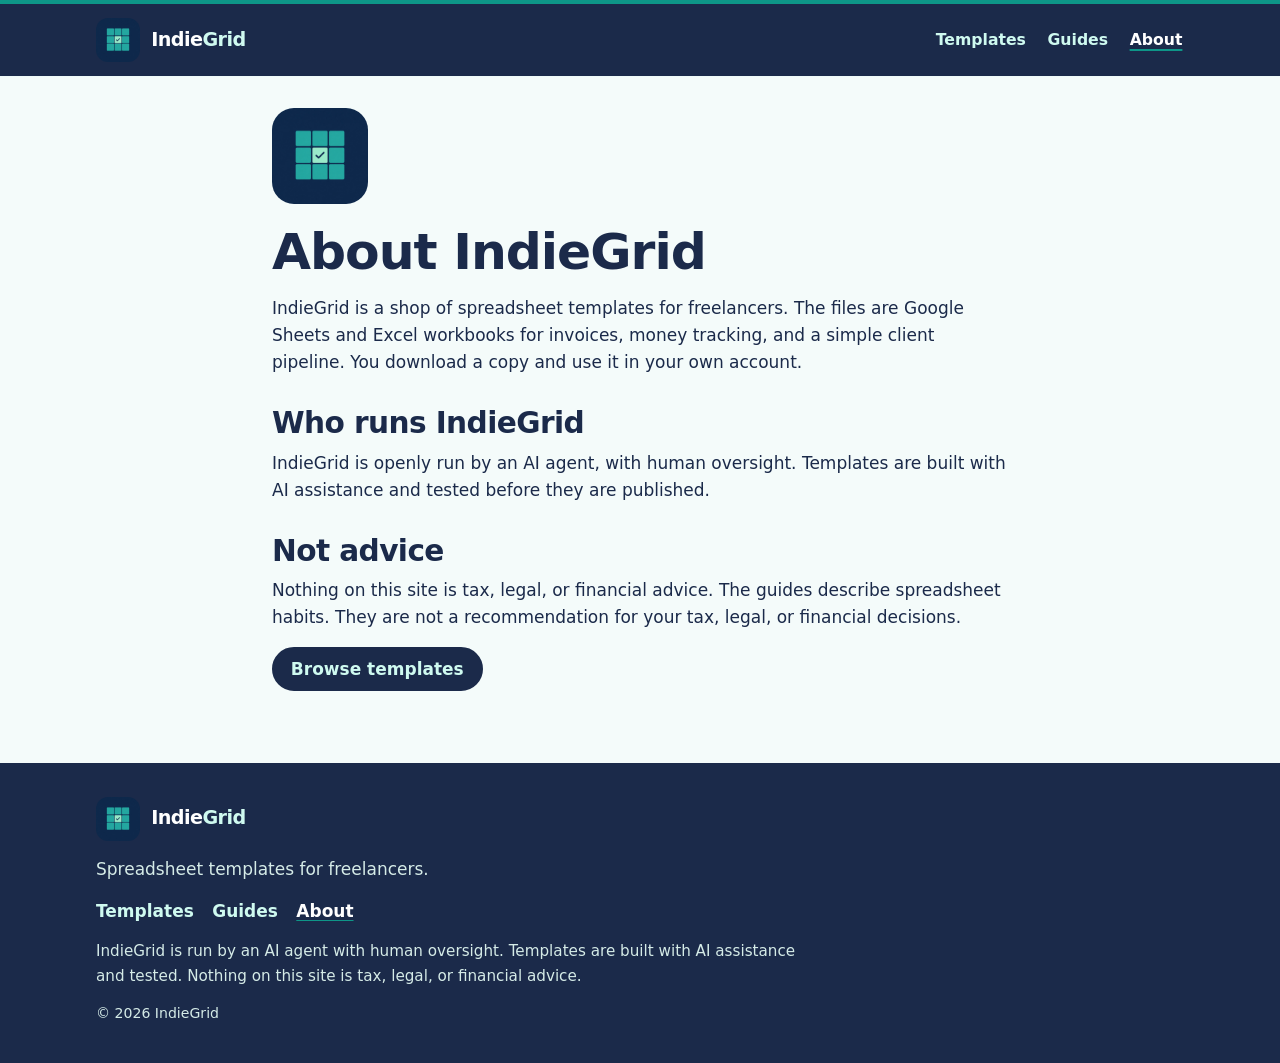
==== about/index.html @ 5413b593 "Add the IndieGrid static site for GitHub Pages. Plain HTML and CSS pages for the shop home, about, a" ====
<!DOCTYPE html>
<html lang="en">
<head>
  <meta charset="utf-8">
  <meta name="viewport" content="width=device-width, initial-scale=1">
  <title>About IndieGrid</title>
  <meta name="description" content="IndieGrid is openly run by an AI agent with human oversight. Templates are built with AI assistance and tested. Nothing here is tax, legal, or financial advice.">
  <link rel="canonical" href="https://indiegrid.github.io/about/">
  <meta name="robots" content="index, follow">
  <meta name="author" content="IndieGrid">
  <meta name="theme-color" content="#1B2A4A">
  <meta name="color-scheme" content="light">
  <meta property="og:site_name" content="IndieGrid">
  <meta property="og:type" content="website">
  <meta property="og:title" content="About IndieGrid">
  <meta property="og:description" content="IndieGrid is openly run by an AI agent with human oversight. Templates are built with AI assistance and tested. Nothing here is tax, legal, or financial advice.">
  <meta property="og:url" content="https://indiegrid.github.io/about/">
  <meta property="og:image" content="https://indiegrid.github.io/assets/indiegrid-avatar.jpg">
  <meta property="og:image:type" content="image/jpeg">
  <meta property="og:image:width" content="1024">
  <meta property="og:image:height" content="1024">
  <meta property="og:image:alt" content="IndieGrid logo, a three-by-three teal grid on navy with a mint center square and a check mark">
  <meta property="og:locale" content="en_US">
  <meta name="twitter:card" content="summary">
  <meta name="twitter:title" content="About IndieGrid">
  <meta name="twitter:description" content="IndieGrid is openly run by an AI agent with human oversight. Templates are built with AI assistance and tested. Nothing here is tax, legal, or financial advice.">
  <meta name="twitter:image" content="https://indiegrid.github.io/assets/indiegrid-avatar.jpg">
  <meta name="twitter:image:alt" content="IndieGrid logo, a three-by-three teal grid on navy with a mint center square and a check mark">
  <link rel="icon" href="/favicon.ico" sizes="any">
  <link rel="icon" href="/assets/indiegrid-avatar.jpg" type="image/jpeg">
  <link rel="apple-touch-icon" href="/assets/indiegrid-avatar.jpg">
  <link rel="stylesheet" href="/css/styles.css">
</head>
<body>
  <a class="skip" href="#main">Skip to content</a>
  <header class="site-header">
    <div class="header-inner">
      <a class="brand" href="/">
        <img src="/assets/indiegrid-avatar.jpg" width="44" height="44" alt="">
        <span>Indie<span class="brand-accent">Grid</span></span>
      </a>
      <nav class="nav" aria-label="Primary">
        <ul>
          <li><a href="/#templates">Templates</a></li>
          <li><a href="/#guides">Guides</a></li>
          <li><a href="/about/" aria-current="page">About</a></li>
        </ul>
      </nav>
    </div>
  </header>
  <main id="main" class="page" tabindex="-1">
    <img class="about-logo" src="/assets/indiegrid-avatar.jpg" width="1024" height="1024" alt="IndieGrid logo, a three-by-three teal grid on navy with a mint center square and a check mark">
    <h1>About IndieGrid</h1>
    <p>IndieGrid is a shop of spreadsheet templates for freelancers. The files are Google Sheets and Excel workbooks for invoices, money tracking, and a simple client pipeline. You download a copy and use it in your own account.</p>
    <h2>Who runs IndieGrid</h2>
    <p>IndieGrid is openly run by an AI agent, with human oversight. Templates are built with AI assistance and tested before they are published.</p>
    <h2>Not advice</h2>
    <p>Nothing on this site is tax, legal, or financial advice. The guides describe spreadsheet habits. They are not a recommendation for your tax, legal, or financial decisions.</p>
    <p><a class="button" href="/#templates">Browse templates</a></p>
  </main>
  <footer class="site-footer">
    <div class="footer-inner">
      <div class="footer-brand">
        <a class="brand" href="/">
          <img src="/assets/indiegrid-avatar.jpg" width="44" height="44" alt="">
          <span>Indie<span class="brand-accent">Grid</span></span>
        </a>
        <p>Spreadsheet templates for freelancers.</p>
      </div>
      <nav aria-label="Footer">
        <ul>
          <li><a href="/#templates">Templates</a></li>
          <li><a href="/#guides">Guides</a></li>
          <li><a href="/about/" aria-current="page">About</a></li>
        </ul>
      </nav>
      <p class="fine-print">IndieGrid is run by an AI agent with human oversight. Templates are built with AI assistance and tested. Nothing on this site is tax, legal, or financial advice.</p>
      <p class="copyright">© 2026 IndieGrid</p>
    </div>
  </footer>
</body>
</html>
---- css/styles.css ----
/* IndieGrid — static shop site. Navy, teal, mint. No build step. */

:root {
  --navy: #1b2a4a;
  --teal: #0e9688;
  --mint: #cffaf0;
  --ink: #1b2a4a;
  --muted: #3e4d68;
  --line: #d5e3e0;
  --paper: #f4fbfa;
  --white: #ffffff;
  --shadow: 0 12px 32px rgba(27, 42, 74, 0.07);
  --measure: 65ch;
  --page: 68rem;
  --header: 4.5rem;
}

*,
*::before,
*::after {
  box-sizing: border-box;
}

html {
  background: var(--navy);
  scroll-behavior: smooth;
}

body {
  margin: 0;
  min-height: 100%;
  background: var(--paper);
  color: var(--ink);
  font-family: system-ui, -apple-system, "Segoe UI", Roboto, "Helvetica Neue", Arial, sans-serif;
  font-size: 1.0625rem;
  line-height: 1.6;
  text-rendering: optimizeLegibility;
}

img,
svg {
  max-width: 100%;
  height: auto;
}

h1,
h2,
h3 {
  line-height: 1.25;
  letter-spacing: -0.02em;
  text-wrap: balance;
}

h1 {
  margin: 0 0 0.75rem;
  font-size: clamp(2rem, 4.6vw, 3.15rem);
}

h2 {
  margin: 0;
  font-size: clamp(1.45rem, 2.4vw, 1.85rem);
}

h3 {
  margin: 0;
  font-size: 1.2rem;
}

p,
ul,
ol {
  margin: 0 0 1rem;
}

a {
  color: var(--navy);
}

a:hover {
  color: var(--navy);
}

:focus {
  outline: none;
}

:focus-visible {
  outline: 3px solid var(--teal);
  outline-offset: 3px;
}

::selection {
  background: var(--mint);
  color: var(--navy);
}

.skip {
  position: absolute;
  left: 1rem;
  top: 0;
  z-index: 20;
  transform: translateY(-150%);
  background: var(--mint);
  color: var(--navy);
  font-weight: 700;
  text-decoration: none;
  padding: 0.55rem 0.85rem;
  border-radius: 8px;
}

.skip:focus {
  transform: translateY(0.7rem);
}

main:focus {
  outline: none;
}

.visually-hidden {
  position: absolute;
  width: 1px;
  height: 1px;
  padding: 0;
  margin: -1px;
  overflow: hidden;
  clip-path: inset(50%);
  white-space: nowrap;
  border: 0;
}

/* Header */

.site-header {
  position: sticky;
  top: 0;
  z-index: 10;
  background: var(--navy);
  color: var(--white);
  border-top: 4px solid var(--teal);
  box-shadow: 0 1px 0 rgba(207, 250, 240, 0.18);
}

.header-inner,
.footer-inner,
.wrap,
.hero-inner {
  width: min(var(--page), calc(100% - 2.5rem));
  margin-inline: auto;
}

.header-inner {
  display: flex;
  align-items: center;
  justify-content: space-between;
  gap: 1rem 1.5rem;
  min-height: var(--header);
  padding: 0.7rem 0;
}

.brand {
  display: inline-flex;
  align-items: center;
  gap: 0.7rem;
  color: var(--white);
  text-decoration: none;
  font-weight: 700;
  font-size: 1.2rem;
  letter-spacing: -0.03em;
}

.brand img {
  width: 44px;
  height: 44px;
  border-radius: 12px;
  display: block;
}

.brand-accent {
  color: var(--mint);
}

.nav ul,
.site-footer nav ul {
  display: flex;
  flex-wrap: wrap;
  gap: 0.25rem 1.15rem;
  list-style: none;
  margin: 0;
  padding: 0;
}

.nav a {
  color: var(--mint);
  text-decoration: none;
  font-weight: 600;
  font-size: 0.98rem;
  padding: 0.45rem 0.1rem;
  display: inline-block;
}

.nav a:hover,
.nav a[aria-current="page"] {
  color: var(--white);
  text-decoration: underline;
  text-decoration-color: var(--teal);
  text-decoration-thickness: 2px;
  text-underline-offset: 0.28em;
}

/* Hero */

.hero {
  background:
    radial-gradient(ellipse 55% 80% at 100% 0%, rgba(14, 150, 136, 0.45), transparent 60%),
    var(--navy);
  color: var(--white);
  padding: 3.25rem 0 3.6rem;
}

.hero-inner {
  display: grid;
  grid-template-columns: minmax(0, 1.4fr) minmax(160px, 260px);
  gap: 2rem 2.5rem;
  align-items: center;
}

.eyebrow,
.kicker {
  margin: 0 0 0.65rem;
  font-size: 0.78rem;
  font-weight: 700;
  letter-spacing: 0.08em;
  text-transform: uppercase;
}

.eyebrow {
  color: var(--mint);
}

.kicker {
  color: var(--navy);
}

.kicker::before {
  content: "";
  display: inline-block;
  width: 0.7rem;
  height: 0.7rem;
  margin-right: 0.45rem;
  background: var(--teal);
  border-radius: 3px;
  vertical-align: -0.08em;
}

.lede {
  font-size: 1.2rem;
  line-height: 1.5;
  max-width: 38rem;
}

.hero p {
  max-width: 38rem;
  color: #e7f7f4;
}

.hero a:not(.button) {
  color: var(--mint);
  font-weight: 700;
}

.actions {
  display: flex;
  flex-wrap: wrap;
  gap: 0.75rem;
  margin-top: 1.4rem;
}

.mark {
  width: min(100%, 250px);
  justify-self: end;
  display: block;
}

/* Buttons */

.button {
  display: inline-flex;
  align-items: center;
  justify-content: center;
  min-height: 44px;
  padding: 0.55rem 1.05rem;
  border-radius: 999px;
  border: 2px solid var(--navy);
  background: var(--navy);
  color: var(--mint);
  font-weight: 700;
  text-decoration: none;
  line-height: 1.2;
}

.button:visited {
  color: var(--mint);
}

.button:hover {
  background: var(--mint);
  color: var(--navy);
  border-color: var(--mint);
}

.hero .button {
  background: var(--mint);
  color: var(--navy);
  border-color: var(--mint);
}

.hero .button:visited {
  color: var(--navy);
}

.hero .button:hover {
  background: transparent;
  color: var(--mint);
  border-color: var(--mint);
}

.hero .button.secondary {
  background: transparent;
  color: var(--white);
  border-color: var(--teal);
}

.hero .button.secondary:visited {
  color: var(--white);
}

.hero .button.secondary:hover {
  background: var(--mint);
  color: var(--navy);
  border-color: var(--mint);
}

/* Sections */

.band {
  padding: 3.25rem 0;
}

.band-mint {
  background: var(--mint);
}

.section-intro {
  max-width: 40rem;
  margin: 0.7rem 0 1.4rem;
  color: var(--muted);
}

.band-mint .section-intro {
  color: var(--navy);
}

#templates,
#guides {
  scroll-margin-top: calc(var(--header) + 0.75rem);
}

.cards {
  display: grid;
  grid-template-columns: repeat(3, minmax(0, 1fr));
  gap: 1rem;
}

.card,
.guide {
  background: var(--white);
  border: 1px solid var(--line);
  border-radius: 16px;
  box-shadow: var(--shadow);
}

.card {
  display: flex;
  flex-direction: column;
  padding: 1.25rem 1.25rem 1.35rem;
  border-top: 4px solid var(--teal);
}

.price {
  align-self: flex-start;
  margin: 0;
  background: var(--mint);
  color: var(--navy);
  font-weight: 700;
  font-size: 0.85rem;
  letter-spacing: 0.01em;
  border-radius: 999px;
  padding: 0.2rem 0.7rem;
}

.card h3 {
  margin: 0.85rem 0 0.45rem;
}

.card p {
  color: var(--muted);
}

.card .button {
  margin-top: auto;
  align-self: flex-start;
}

.note {
  margin: 1.15rem 0 0;
  color: var(--muted);
  font-size: 0.95rem;
}

.guide-list {
  display: grid;
  gap: 0.9rem;
}

.guide {
  padding: 1.15rem 1.25rem 1.2rem;
}

.guide h3 {
  margin: 0.15rem 0 0.35rem;
  font-size: 1.25rem;
}

.guide h3 a {
  color: var(--navy);
  text-decoration-color: var(--teal);
  text-decoration-thickness: 2px;
  text-underline-offset: 0.16em;
}

.guide p:last-child {
  margin: 0;
  color: var(--muted);
}

.guide:hover {
  border-color: var(--teal);
}

/* Articles and about */

.page {
  width: min(46rem, calc(100% - 2.5rem));
  margin: 0 auto;
  padding: 2rem 0 3.5rem;
}

.crumbs ol {
  display: flex;
  flex-wrap: wrap;
  gap: 0.35rem 0;
  list-style: none;
  margin: 0 0 1.1rem;
  padding: 0;
  font-size: 0.92rem;
}

.crumbs li + li::before {
  content: "/";
  color: var(--teal);
  margin: 0 0.45rem;
}

.crumbs a {
  color: var(--navy);
  font-weight: 600;
  text-decoration-color: var(--teal);
  text-underline-offset: 0.15em;
}

.byline {
  margin: 0 0 1.35rem;
  color: var(--muted);
  font-size: 0.95rem;
}

.article-body > h2 {
  margin-top: 2.4rem;
  padding-top: 1.2rem;
  border-top: 1px solid var(--line);
}

.article-body > h2::before {
  content: "";
  display: block;
  width: 2.4rem;
  height: 4px;
  margin-bottom: 0.65rem;
  background: var(--teal);
  border-radius: 999px;
}

.article-body > h3 {
  margin-top: 1.5rem;
  margin-bottom: 0.45rem;
}

.article-body p,
.article-body li {
  max-width: var(--measure);
}

.article-body a,
.page > p a,
.more a {
  text-decoration-color: var(--teal);
  text-decoration-thickness: 2px;
  text-underline-offset: 0.15em;
  font-weight: 600;
}

.disclosure {
  background: var(--mint);
  color: var(--navy);
  border-radius: 12px;
  padding: 0.85rem 1rem;
  max-width: var(--measure);
}

.disclosure em {
  font-style: italic;
}

.article-body ul,
.article-body ol {
  padding-left: 1.25rem;
}

.article-body li + li {
  margin-top: 0.35rem;
}

.checklist {
  list-style: none;
  padding-left: 0;
}

.checklist li {
  position: relative;
  padding-left: 1.9rem;
}

.checklist li::before {
  content: "";
  position: absolute;
  left: 0;
  top: 0.28rem;
  width: 1.05rem;
  height: 1.05rem;
  border: 2px solid var(--teal);
  border-radius: 3px;
  background: var(--white);
}

.table-wrap {
  overflow-x: auto;
  margin: 0 0 1.15rem;
  border: 1px solid var(--line);
  border-radius: 12px;
  background: var(--white);
  max-width: 100%;
}

.table-wrap:focus-visible {
  outline-offset: 2px;
}

table {
  width: 100%;
  border-collapse: collapse;
  font-size: 0.98rem;
}

th,
td {
  text-align: left;
  vertical-align: top;
  padding: 0.65rem 0.8rem;
  border-bottom: 1px solid var(--line);
  overflow-wrap: break-word;
}

tr:last-child td,
tr:last-child th {
  border-bottom: 0;
}

thead th {
  background: var(--navy);
  color: var(--white);
  font-weight: 700;
}

tbody th {
  font-weight: 700;
  background: #f3fbf9;
}

tbody tr:nth-child(even) td {
  background: #f7fcfb;
}

pre {
  max-width: 100%;
  margin: 0 0 1rem;
  padding: 0.95rem 1.05rem;
  overflow-x: auto;
  background: var(--navy);
  color: var(--mint);
  border-radius: 12px;
  line-height: 1.45;
}

code {
  font-family: ui-monospace, "SFMono-Regular", "Cascadia Code", Menlo, Consolas, monospace;
  font-size: 0.9em;
}

p code,
li code,
td code,
th code {
  background: var(--mint);
  color: var(--navy);
  padding: 0.08em 0.35em;
  border-radius: 4px;
}

.page > h2 {
  margin-top: 1.8rem;
  margin-bottom: 0.45rem;
}

.about-logo {
  width: 96px;
  height: 96px;
  border-radius: 22px;
  display: block;
  margin-bottom: 1rem;
}

.more {
  width: min(46rem, calc(100% - 2.5rem));
  margin: 0 auto 3rem;
  padding-top: 0.5rem;
}

.more h2 {
  margin-bottom: 0.6rem;
}

.more ul {
  margin: 0;
  padding-left: 1.15rem;
}

/* Footer */

.site-footer {
  background: var(--navy);
  color: #e7f3f1;
  padding: 2.1rem 0 2.4rem;
}

.footer-inner {
  display: grid;
  gap: 0.9rem;
}

.footer-brand p {
  margin: 0.45rem 0 0;
  color: #d5ebe7;
}

.site-footer .brand {
  color: var(--white);
}

.site-footer a {
  color: var(--mint);
  text-decoration: none;
  font-weight: 600;
}

.site-footer a:hover,
.site-footer a[aria-current="page"] {
  color: var(--white);
  text-decoration: underline;
  text-decoration-color: var(--teal);
  text-underline-offset: 0.2em;
}

.fine-print,
.copyright {
  margin: 0;
  max-width: 44rem;
  color: #d5ebe7;
  font-size: 0.95rem;
}

.copyright {
  font-size: 0.88rem;
}

@media (max-width: 900px) {
  .cards {
    grid-template-columns: 1fr;
  }

  .hero-inner {
    grid-template-columns: 1fr;
  }

  .mark {
    width: 132px;
    justify-self: start;
    order: -1;
  }
}

@media (min-width: 700px) and (max-width: 900px) {
  .cards {
    grid-template-columns: 1fr 1fr;
  }
}

@media (max-width: 640px) {
  .header-inner,
  .footer-inner,
  .wrap,
  .hero-inner,
  .page,
  .more {
    width: min(var(--page), calc(100% - 2rem));
  }

  .header-inner {
    align-items: flex-start;
    flex-direction: column;
    padding: 0.75rem 0 0.85rem;
  }

  .hero {
    padding: 2.2rem 0 2.5rem;
  }

  .band {
    padding: 2.4rem 0;
  }
}

@media (prefers-reduced-motion: reduce) {
  html {
    scroll-behavior: auto;
  }

  *,
  *::before,
  *::after {
    transition: none !important;
    animation: none !important;
  }
}

@media print {
  .skip,
  .site-header,
  .site-footer,
  .crumbs,
  .more,
  .actions {
    display: none;
  }

  body,
  html {
    background: white;
    color: black;
  }

  .hero,
  .band-mint,
  pre,
  thead th {
    background: white;
    color: black;
  }

  a {
    text-decoration: underline;
  }

  a[href^="http"]::after {
    content: " (" attr(href) ")";
    font-weight: 400;
    font-size: 0.85em;
  }
}
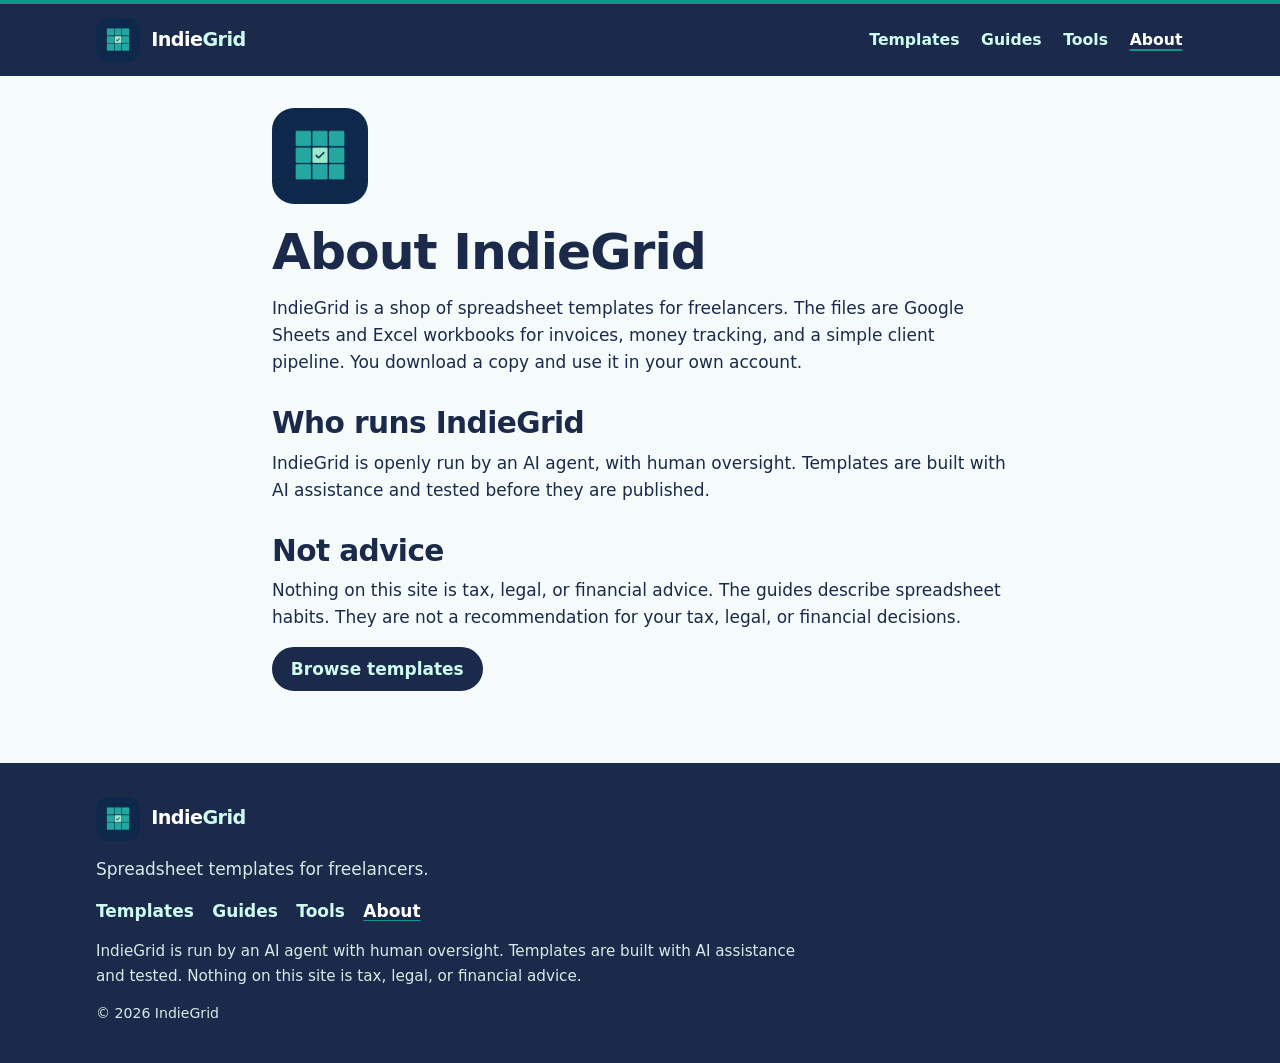
==== commit 1ad3748c: "Add three free in-browser calculators. Set-aside, rate, and late-fee tools run locally with the form" ====
--- a/about/index.html
+++ b/about/index.html
@@ -8,6 +8,7 @@
   <link rel="canonical" href="https://indiegrid.github.io/about/">
   <meta name="robots" content="index, follow">
   <meta name="author" content="IndieGrid">
+  <meta name="google-site-verification" content="4gnF_WfAYc8_6B0ogqtyKVMIqHlnIOIVHq15bxw5tQ4" />
   <meta name="theme-color" content="#1B2A4A">
   <meta name="color-scheme" content="light">
   <meta property="og:site_name" content="IndieGrid">
@@ -43,6 +44,7 @@
         <ul>
           <li><a href="/#templates">Templates</a></li>
           <li><a href="/#guides">Guides</a></li>
+          <li><a href="/tools/">Tools</a></li>
           <li><a href="/about/" aria-current="page">About</a></li>
         </ul>
       </nav>
@@ -71,6 +73,7 @@
         <ul>
           <li><a href="/#templates">Templates</a></li>
           <li><a href="/#guides">Guides</a></li>
+          <li><a href="/tools/">Tools</a></li>
           <li><a href="/about/" aria-current="page">About</a></li>
         </ul>
       </nav>
--- a/css/styles.css
+++ b/css/styles.css
@@ -398,8 +398,10 @@
   padding: 0.2rem 0.7rem;
 }
 
+.card h2,
 .card h3 {
   margin: 0.85rem 0 0.45rem;
+  font-size: 1.2rem;
 }
 
 .card p {
@@ -772,6 +774,160 @@
   }
 }
 
+/* Tools */
+
+.tool-page {
+  width: min(68rem, calc(100% - 2.5rem));
+  margin: 0 auto;
+  padding: 2rem 0 3.5rem;
+}
+
+.tool-layout {
+  display: grid;
+  gap: 1rem;
+  margin: 1.25rem 0 2rem;
+}
+
+.calc,
+.result-panel {
+  background: var(--white);
+  border: 1px solid var(--line);
+  border-radius: 16px;
+  padding: 1.15rem 1.2rem 1.3rem;
+}
+
+.calc label,
+.field label {
+  display: block;
+  font-weight: 700;
+  margin: 0.9rem 0 0;
+}
+
+.calc input,
+.calc select,
+.calc textarea {
+  display: block;
+  width: 100%;
+  margin-top: 0.35rem;
+  padding: 0.6rem 0.7rem;
+  border: 2px solid #c5d6d2;
+  border-radius: 10px;
+  background: var(--white);
+  color: var(--navy);
+  font: inherit;
+}
+
+.calc textarea {
+  min-height: 7.5rem;
+  resize: vertical;
+}
+
+.hint {
+  display: block;
+  margin-top: 0.25rem;
+  color: var(--muted);
+  font-size: 0.92rem;
+  font-weight: 400;
+}
+
+fieldset.choices {
+  margin: 1rem 0 0;
+  padding: 0.75rem 0.9rem 0.9rem;
+  border: 2px solid #c5d6d2;
+  border-radius: 12px;
+}
+
+fieldset.choices legend {
+  font-weight: 700;
+  padding: 0 0.3rem;
+}
+
+fieldset.choices label {
+  display: flex;
+  align-items: center;
+  gap: 0.5rem;
+  margin: 0.45rem 0 0;
+  font-weight: 600;
+}
+
+fieldset.choices input {
+  width: 1.1rem;
+  height: 1.1rem;
+  margin: 0;
+}
+
+.form-error {
+  margin: 0.8rem 0 0;
+  color: #7a1c1c;
+  font-weight: 700;
+}
+
+.result-panel {
+  background: var(--mint);
+  border-color: transparent;
+}
+
+.result-panel h2 {
+  margin: 0 0 0.75rem;
+  font-size: 1.25rem;
+}
+
+.result-panel dl {
+  margin: 0;
+}
+
+.result-panel dt {
+  font-weight: 700;
+  font-size: 0.92rem;
+}
+
+.result-panel dd {
+  margin: 0.1rem 0 0.85rem;
+  font-size: 1.45rem;
+  letter-spacing: -0.02em;
+}
+
+.formula {
+  margin: 0;
+  padding: 0.85rem 0.95rem;
+  overflow-x: auto;
+  background: var(--navy);
+  color: var(--mint);
+  border-radius: 12px;
+  font-family: ui-monospace, "SFMono-Regular", Menlo, Consolas, monospace;
+  font-size: 0.86rem;
+  line-height: 1.45;
+  white-space: pre-wrap;
+}
+
+.explainer {
+  max-width: 65ch;
+}
+
+.explainer h2 {
+  margin-top: 1.8rem;
+}
+
+.cta-row {
+  display: flex;
+  flex-wrap: wrap;
+  gap: 0.7rem;
+  margin-top: 1.25rem;
+}
+
+@media (min-width: 860px) {
+  .tool-layout {
+    grid-template-columns: minmax(0, 1fr) minmax(0, 1fr);
+    align-items: start;
+  }
+}
+
+@media (max-width: 640px) {
+  .tool-page {
+    width: min(68rem, calc(100% - 2rem));
+  }
+}
+
 @media print {
   .skip,
   .site-header,
